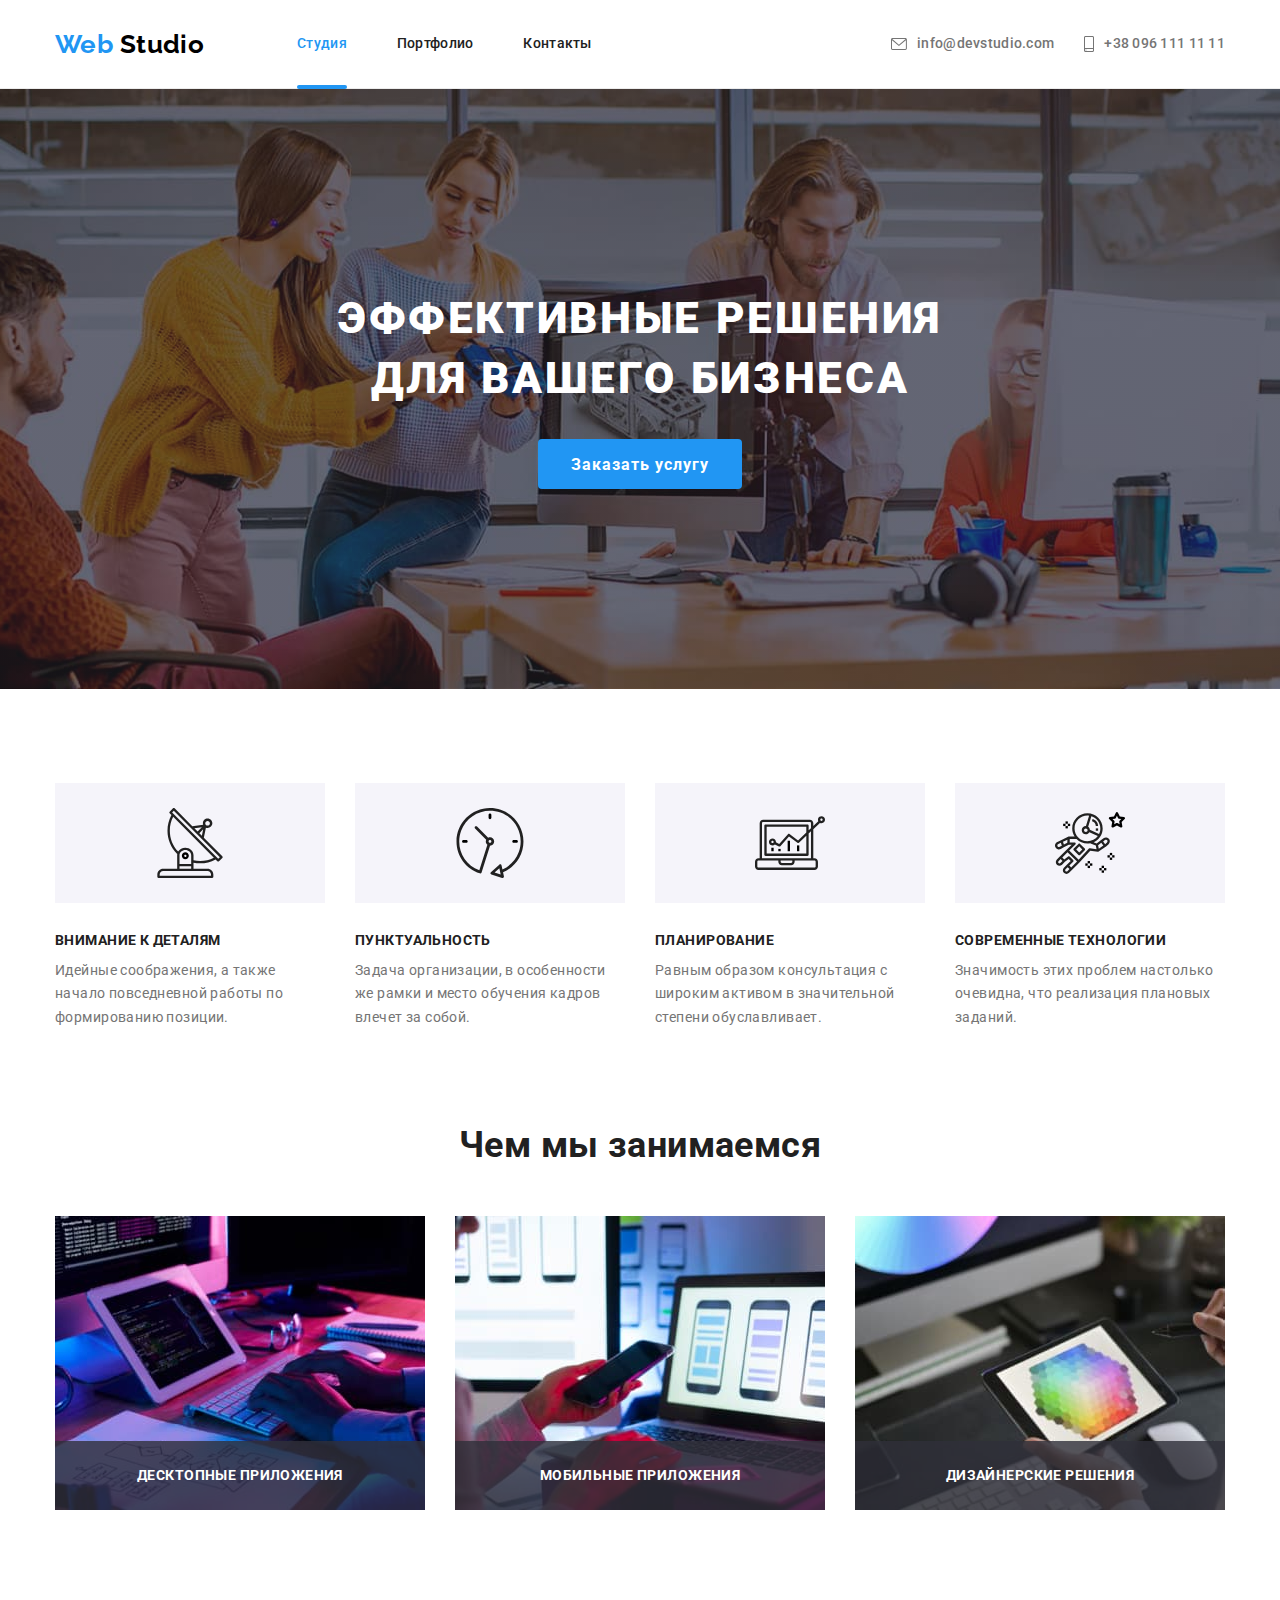
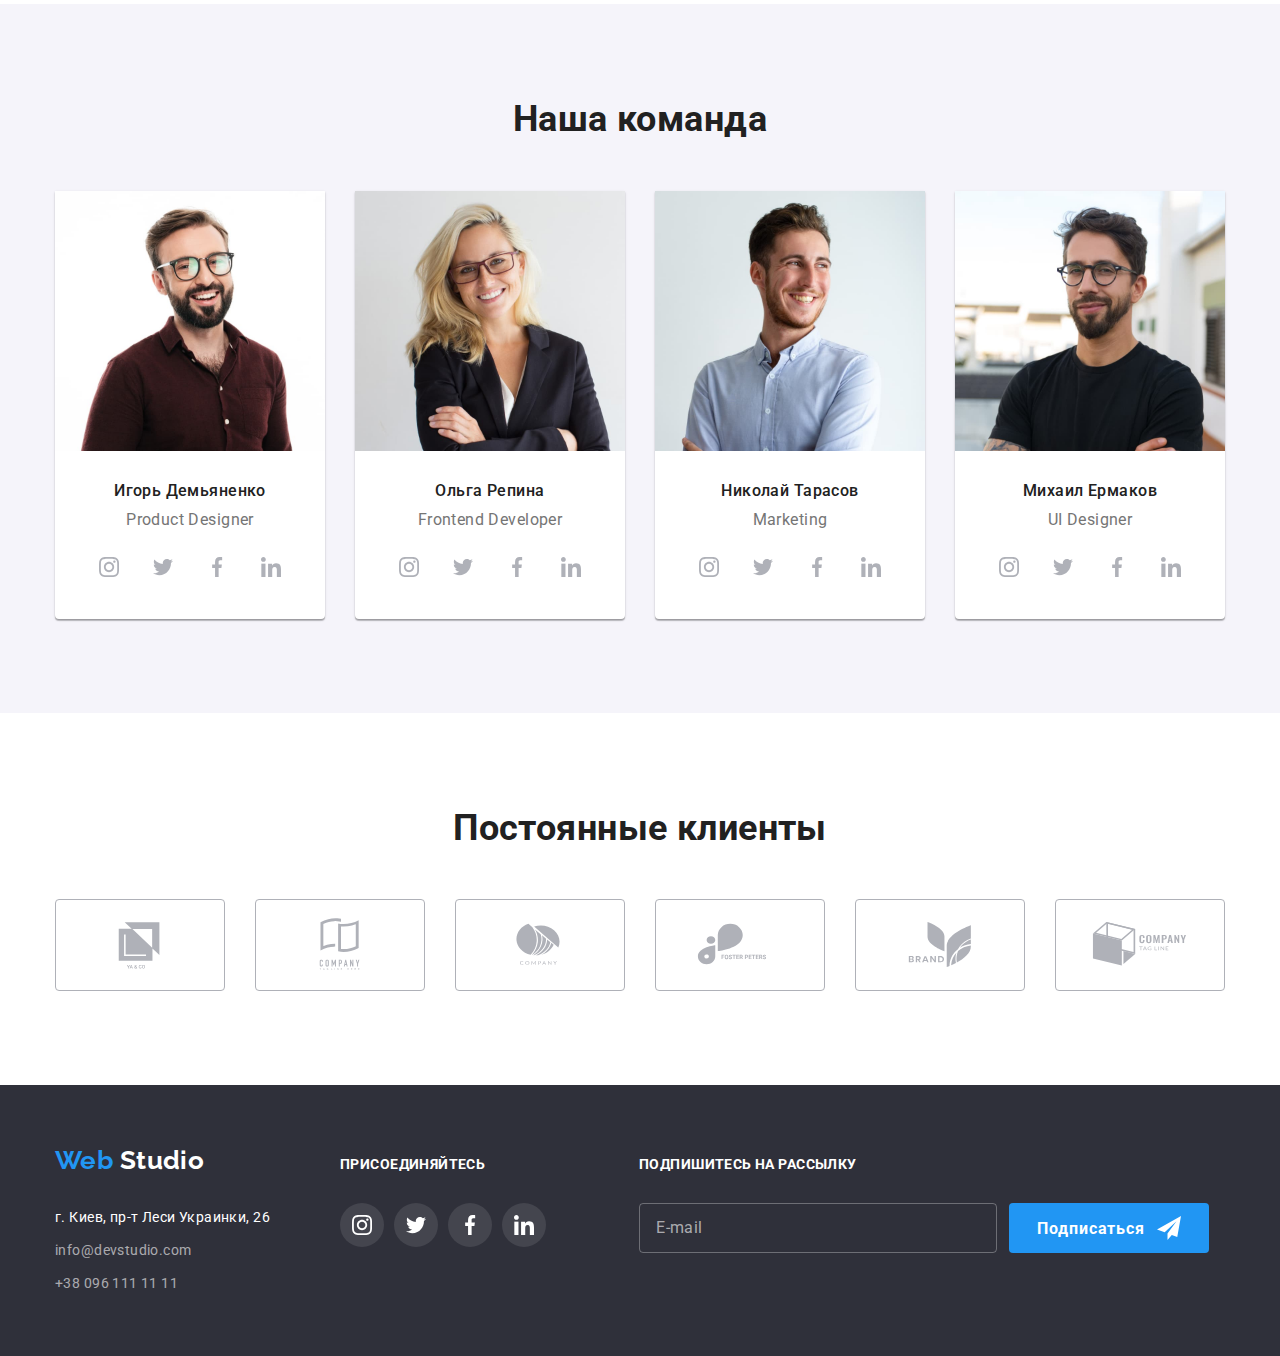
==== index.html @ 74629bfb "Add files via upload" ====
<!DOCTYPE html>
<html lang="ru">
	<head>
		<meta charset="UTF-8" />
		<meta http-equiv="X-UA-Compatible" content="IE=edge" />
		<meta name="viewport" content="width=device-width, initial-scale=1.0" />
		<title>Студия</title>
		<link rel="preconnect" href="https://fonts.googleapis.com" />
		<link rel="preconnect" href="https://fonts.gstatic.com" crossorigin />
		<link
			href="https://fonts.googleapis.com/css2?family=Raleway:wght@700&family=Roboto:wght@400;500;700;900&display=swap"
			rel="stylesheet"
		/>
		<link rel="stylesheet" href="https://cdn.jsdelivr.net/npm/modern-normalize@1.1.0/modern-normalize.min.css" />
		<link rel="stylesheet" href="./css/styles.css" />
	</head>
	<body>
		<header>
			<div class="header-container container">
				<nav class="header-nav">
					<a href="./index.html" class="logo">
						<span class="part-logo">Web</span>
						Studio
					</a>
					<ul class="site-nav list">
						<li class="nav-menu">
							<a href="./index.html" class="link current">Студия</a>
						</li>
						<li class="nav-menu"><a href="./portfolio.html" class="link">Портфолио</a></li>
						<li class="nav-menu"><a href="" class="link">Контакты</a></li>
					</ul>
				</nav>
				<ul class="contacts list">
					<li class="contacts-item">
						<a href="mailto:info@devstudio.com" class="contacts-link link">
							<svg class="envelope" width="16" height="12">
								<use href="./images/sprite.svg#icon-envelope"></use>
							</svg>
							info@devstudio.com
						</a>
					</li>
					<li class="contacts-item">
						<a href="tel:+380961111111" class="contacts-link link">
							<svg class="smart" width="10" height="16">
								<use href="./images/sprite.svg#icon-smartphone"></use>
							</svg>
							+38 096 111 11 11
						</a>
					</li>
				</ul>
			</div>
		</header>

		<main>
			<section class="hero">
				<div class="hero-container container">
					<h1 class="hero-title">Эффективные решения для вашего бизнеса</h1>
					<button type="button" class="hero-button" data-modal-open>Заказать услугу</button>
				</div>
			</section>

			<section class="features section">
				<div class="container">
					<h2 class="visually-hidden">Преимущества</h2>
					<ul class="features-list list">
						<li class="features-item">
							<div class="item-logo">
								<svg width="70" height="70">
									<use href="./images/sprite.svg#icon-antenna"></use>
								</svg>
							</div>
							<h3 class="title">Внимание к деталям</h3>
							<p>Идейные соображения, а также начало повседневной работы по формированию позиции.</p>
						</li>
						<li class="features-item">
							<div class="item-logo">
								<svg width="70" height="70">
									<use href="./images/sprite.svg#icon-clock"></use>
								</svg>
							</div>
							<h3 class="title">Пунктуальность</h3>
							<p>Задача организации, в особенности же рамки и место обучения кадров влечет за собой.</p>
						</li>
						<li class="features-item">
							<div class="item-logo">
								<svg width="70" height="70">
									<use href="./images/sprite.svg#icon-diagram"></use>
								</svg>
							</div>
							<h3 class="title">Планирование</h3>
							<p>Равным образом консультация с широким активом в значительной степени обуславливает.</p>
						</li>
						<li class="features-item">
							<div class="item-logo">
								<svg width="70" height="70">
									<use href="./images/sprite.svg#icon-astronaut"></use>
								</svg>
							</div>
							<h3 class="title">Современные технологии</h3>
							<p>Значимость этих проблем настолько очевидна, что реализация плановых заданий.</p>
						</li>
					</ul>
				</div>
			</section>

			<section class="activity section">
				<div class="container">
					<h2 class="section-title">Чем мы занимаемся</h2>
					<ul class="activity-list list">
						<li class="activity-list-item">
							<img src="./images/box1.jpg" alt="Картинка1" width="370" />
							<p class="activity-type">Десктопные приложения</p>
						</li>
						<li class="activity-list-item">
							<img src="./images/box2.jpg" alt="Картинка2" width="370" />
							<p class="activity-type">Мобильные приложения</p>
						</li>
						<li class="activity-list-item">
							<img src="./images/box3.jpg" alt="Картинка3" width="370" />
							<p class="activity-type">Дизайнерские решения</p>
						</li>
					</ul>
				</div>
			</section>

			<section class="team section">
				<div class="container">
					<h2 class="section-title">Наша команда</h2>

					<ul class="team-list list">
						<li class="employee">
							<img class="employee-photo" src="./images/photo1.jpg" alt="Игорь Демьяненко" width="270" />
							<div class="employee-container">
								<h3 class="name">Игорь Демьяненко</h3>
								<p class="position">Product Designer</p>
								<ul class="social-list list">
									<li>
										<a href="#" class="social-list-link">
											<svg class="social-link-icon" width="20" height="20">
												<use href="./images/sprite.svg#icon-instagram"></use>
											</svg>
										</a>
									</li>
									<li>
										<a href="#" class="social-list-link">
											<svg class="social-link-icon" width="20" height="20">
												<use href="./images/sprite.svg#icon-twitter"></use>
											</svg>
										</a>
									</li>
									<li>
										<a href="#" class="social-list-link">
											<svg class="social-link-icon" width="20" height="20">
												<use href="./images/sprite.svg#icon-facebook"></use>
											</svg>
										</a>
									</li>
									<li>
										<a href="#" class="social-list-link">
											<svg class="social-link-icon" width="20" height="20">
												<use href="./images/sprite.svg#icon-linkedin"></use>
											</svg>
										</a>
									</li>
								</ul>
							</div>
						</li>
						<li class="employee">
							<img class="employee-photo" src="./images/photo2.jpg" alt="Ольга Репина" width="270" />
							<div class="employee-container">
								<h3 class="name">Ольга Репина</h3>
								<p class="position">Frontend Developer</p>
								<ul class="social-list list">
									<li>
										<a href="#" class="social-list-link">
											<svg class="social-link-icon" width="20" height="20">
												<use href="./images/sprite.svg#icon-instagram"></use>
											</svg>
										</a>
									</li>
									<li>
										<a href="#" class="social-list-link">
											<svg class="social-link-icon" width="20" height="20">
												<use href="./images/sprite.svg#icon-twitter"></use>
											</svg>
										</a>
									</li>
									<li>
										<a href="#" class="social-list-link">
											<svg class="social-link-icon" width="20" height="20">
												<use href="./images/sprite.svg#icon-facebook"></use>
											</svg>
										</a>
									</li>
									<li>
										<a href="#" class="social-list-link">
											<svg class="social-link-icon" width="20" height="20">
												<use href="./images/sprite.svg#icon-linkedin"></use>
											</svg>
										</a>
									</li>
								</ul>
							</div>
						</li>
						<li class="employee">
							<img class="employee-photo" src="./images/photo3.jpg" alt="Николай Тарасов" width="270" />
							<div class="employee-container">
								<h3 class="name">Николай Тарасов</h3>
								<p class="position">Marketing</p>
								<ul class="social-list list">
									<li>
										<a href="#" class="social-list-link">
											<svg class="social-link-icon" width="20" height="20">
												<use href="./images/sprite.svg#icon-instagram"></use>
											</svg>
										</a>
									</li>
									<li>
										<a href="#" class="social-list-link">
											<svg class="social-link-icon" width="20" height="20">
												<use href="./images/sprite.svg#icon-twitter"></use>
											</svg>
										</a>
									</li>
									<li>
										<a href="#" class="social-list-link">
											<svg class="social-link-icon" width="20" height="20">
												<use href="./images/sprite.svg#icon-facebook"></use>
											</svg>
										</a>
									</li>
									<li>
										<a href="#" class="social-list-link">
											<svg class="social-link-icon" width="20" height="20">
												<use href="./images/sprite.svg#icon-linkedin"></use>
											</svg>
										</a>
									</li>
								</ul>
							</div>
						</li>
						<li class="employee">
							<img class="employee-photo" src="./images/photo4.jpg" alt="Михаил Ермаков" width="270" />
							<div class="employee-container">
								<h3 class="name">Михаил Ермаков</h3>
								<p class="position">UI Designer</p>
								<ul class="social-list list">
									<li>
										<a href="#" class="social-list-link">
											<svg class="social-link-icon" width="20" height="20">
												<use href="./images/sprite.svg#icon-instagram"></use>
											</svg>
										</a>
									</li>
									<li>
										<a href="#" class="social-list-link">
											<svg class="social-link-icon" width="20" height="20">
												<use href="./images/sprite.svg#icon-twitter"></use>
											</svg>
										</a>
									</li>
									<li>
										<a href="#" class="social-list-link">
											<svg class="social-link-icon" width="20" height="20">
												<use href="./images/sprite.svg#icon-facebook"></use>
											</svg>
										</a>
									</li>
									<li>
										<a href="#" class="social-list-link">
											<svg class="social-link-icon" width="20" height="20">
												<use href="./images/sprite.svg#icon-linkedin"></use>
											</svg>
										</a>
									</li>
								</ul>
							</div>
						</li>
					</ul>
				</div>
			</section>

			<section class="section">
				<div class="container">
					<h2 class="section-title">Постоянные клиенты</h2>
					<ul class="clients-list list">
						<li>
							<a class="clients-icon" href="">
								<svg class="client-logo" width="106" height="60">
									<use href="./images/sprite.svg#icon-Logo1"></use>
								</svg>
							</a>
						</li>

						<li>
							<a class="clients-icon" href="">
								<svg class="client-logo" width="106" height="60">
									<use href="./images/sprite.svg#icon-Logo2"></use>
								</svg>
							</a>
						</li>

						<li>
							<a class="clients-icon" href="">
								<svg class="client-logo" width="106" height="60">
									<use class="client-logo" href="./images/sprite.svg#icon-Logo3"></use>
								</svg>
							</a>
						</li>

						<li>
							<a class="clients-icon" href="">
								<svg class="client-logo" width="106" height="60">
									<use class="client-logo" href="./images/sprite.svg#icon-Logo4"></use>
								</svg>
							</a>
						</li>

						<li>
							<a class="clients-icon" href="">
								<svg class="client-logo" width="106" height="60">
									<use class="client-logo" href="./images/sprite.svg#icon-Logo5"></use>
								</svg>
							</a>
						</li>

						<li>
							<a class="clients-icon" href="">
								<svg class="client-logo" width="106" height="60">
									<use class="client-logo" href="./images/sprite.svg#icon-Logo6"></use>
								</svg>
							</a>
						</li>
					</ul>
				</div>
			</section>
		</main>

		<footer>
			<div class="footer-main-container container">
				<div class="footer-container">
					<a href="./index.html" class="footer-logo">
						<span class="part-logo">Web</span>
						Studio
					</a>
					<address class="address">
						<ul class="address-list list">
							<li class="addres-item">
								<a
									href="https://www.google.com.ua/maps/place/%D0%B1%D1%83%D0%BB.+%D0%9B%D0%B5%D1%81%D0%B8+%D0%A3%D0%BA%D1%80%D0%B0%D0%B8%D0%BD%D0%BA%D0%B8,+26,+%D0%9A%D0%B8%D0%B5%D0%B2,+02000/@50.4265807,30.5383858,17z/data=!3m1!4b1!4m5!3m4!1s0x40d4cf0e033ecbe9:0x57a4dffefec77da0!8m2!3d50.4265807!4d30.5383858?hl=ru"
									target="_blank"
									rel="noopener nofollow noreferrer"
									class="place"
								>
									г. Киев, пр-т Леси Украинки, 26
								</a>
							</li>
							<li class="addres-item"><a href="mailto:info@devstudio.com" class="link">info@devstudio.com</a></li>
							<li class="addres-item"><a href="tel:+380961111111" class="link">+38 096 111 11 11</a></li>
						</ul>
					</address>
				</div>
				<div class="social-container">
					<h2 class="social">присоединяйтесь</h2>

					<ul class="social-list list">
						<li>
							<a href="#" class="social-list-link">
								<svg class="social-link-icon" width="20" height="20">
									<use href="./images/sprite.svg#icon-instagram"></use>
								</svg>
							</a>
						</li>
						<li>
							<a href="#" class="social-list-link">
								<svg class="social-link-icon" width="20" height="20">
									<use href="./images/sprite.svg#icon-twitter"></use>
								</svg>
							</a>
						</li>
						<li>
							<a href="#" class="social-list-link">
								<svg class="social-link-icon" width="20" height="20">
									<use href="./images/sprite.svg#icon-facebook"></use>
								</svg>
							</a>
						</li>
						<li>
							<a href="#" class="social-list-link">
								<svg class="social-link-icon" width="20" height="20">
									<use href="./images/sprite.svg#icon-linkedin"></use>
								</svg>
							</a>
						</li>
					</ul>
				</div>

				<div class="subscribe-container">
					<h2 class="social">Подпишитесь на рассылку</h2>
					<form class="footer-subscribe-form">
						<label class="subscribe-form-field">
							<input
								type="email"
								class="subscribe-input"
								name="user_email"
								pattern="[a-z0-9._%+-]+@[a-z0-9.-]+\.[a-z]{2, 4}$"
								placeholder="E-mail"
							/>
							<div class="footer-button-wraper">
								<button type="submit" class="hero-button footer-subscribe-form-btn">Подписаться</button>
								<svg class="subscribe-input-icon" width="24" height="24">
									<use href="./images/sprite.svg#icon-send "></use>
								</svg>
							</div>
						</label>
					</form>
				</div>
			</div>
		</footer>

		<div class="backdrop is-hidden" data-modal>
			<div class="modal">
				<button class="modal-close-button" type="reset" data-modal-close>
					<svg class="close" width="18" height="18">
						<use href="./images/sprite.svg#close"></use>
					</svg>
				</button>
				<form class="modal-form">
					<p class="form-title">Оставьте свои данные, мы вам перезвоним</p>
					<label class="contact-form-field">
						<span class="contact-form-element-desk">Имя</span>
						<span class="contact-form-input-wrapper">
							<input
								type="text"
								class="contact-form-input"
								name="user_name"
								minlength="2"
								pattern="^[a-zA-Zа-яА-Я]+$"
							/>
							<svg class="contact-form-icon" width="18" height="18">
								<use href="./images/sprite.svg#icon-person-black"></use>
							</svg>
						</span>
					</label>
					<label class="contact-form-field">
						<span class="contact-form-element-desk">Телефон</span>
						<span class="contact-form-input-wrapper">
							<input
								type="tel"
								class="contact-form-input"
								name="user_phone"
								pattern="[0-9]{3}-[0-9]{3}-[0-9]{2}-[0-9]{2}"
								title="xxx-xxx-xx-xx"
							/>
							<svg class="contact-form-icon" width="18" height="18">
								<use href="./images/sprite.svg#icon-phone-black"></use>
							</svg>
						</span>
					</label>
					<label class="contact-form-field">
						<span class="contact-form-element-desk">Почта</span>
						<span class="contact-form-input-wrapper">
							<input
								type="email"
								class="contact-form-input"
								name="user_email"
								pattern="[a-z0-9._%+-]+@[a-z0-9.-]+\.[a-z]{2, 4}$"
							/>
							<svg class="contact-form-icon" width="18" height="18">
								<use href="./images/sprite.svg#icon-email-black"></use>
							</svg>
						</span>
					</label>
					<label class="contact-form-field">
						<span class="contact-form-element-desk">Комментарий</span>
						<textarea name="user_message" class="contact-form-message" placeholder="Введите текст"></textarea>
					</label>
					<div class="checkbox-label-wraper">
					<label for="input-policy" class="contact-form-checkbox-label">
                        <input id="input-policy" name="user_policy" class="contact-form-checkbox visually-hidden" type="checkbox" /><span class="policy-element-desc">Соглашаюсь с рассылкой и принимаю</span>
						<a href="" class="policy-link">Условия договора</a>
                        
                        <svg class="chekbox-policy-icon" width="16" height="15">
                            <use href="./images/sprite.svg#icon-check"></use>
                        </svg>
                        

					</label>
					</div>
					<button type="submit" class="contact-form-submit hero-button">Отправить</button>
				</form>
			</div>
		</div>

		<script src="./js/modal.js"></script>
	</body>
</html>
---- css/styles.css ----
:root {
    --primery-text-color: #757575;
    --title-text-color: #212121;
    --accent-color: #2196F3;
    --primary-white-color: #fff;
    --primary-black-color: #000;
    --hero-and-footer-color:#2F303A;
    --secondary-bcg-color:#F5F4FA;
    --secondary-address-color:rgba(255, 255, 255, 0.6);
    --transform: 250ms cubic-bezier(0.4, 0, 0.2, 1);
    
    
}

.list {
    list-style: none;
}

.link{
text-decoration: none;
color: inherit;
}

h1,h2,h3,h4,p {
    margin-top: 0;
    margin-bottom: 0;
}

ul{
    margin-top: 0;
    margin-bottom: 0;
    padding-left: 0;
}

img {
    display: block;
}

button {
    cursor: pointer;
}
.container {
    max-width: 1200px;
    margin-left: auto;
    margin-right: auto;
    padding-left: 15px;
    padding-right: 15px;
}

.section{
    padding-top: 94px;
    padding-bottom: 94px;
}

body {
    background-color: var(--primary-white-color);
    color: var(--primery-text-color);
    font-family: Roboto,sans-serif;
    font-size: 14px;
    line-height: 1.71;
    letter-spacing: 0.03em;
}

header{
    border-bottom: 1px solid #ECECEC;
}
.header-container{
    display: flex;
    align-items: center;
    
}

.header-nav{
    display: flex;
    align-items: center
}

.visually-hidden {
    position: absolute;
    width: 1px;
    height: 1px;
    margin: -1px;
    border: 0;
    padding: 0;
    white-space: nowrap;
    clip-path: inset(100%);
    clip: rect(0 0 0 0);
    overflow: hidden;
} 

.logo{
    margin-right: 93px;
    color: var(--primary-black-color);
    text-decoration: none;
    font-family: Raleway,sans-serif;
    font-weight: 700;
    font-size: 26px;
    line-height: 1.19;
    transition: var(--transform);
}

.logo:focus {
    color: var(--accent-color);
}

.part-logo{
    color: var(--accent-color);
}

.site-nav{
    display: flex;
}

.site-nav .link{
    color: var(--title-text-color);
    text-decoration: none;
    font-weight: 500;
    line-height: 1.14;
    letter-spacing: 0.02em;
    transition: var(--transform);
   
}

.nav-menu:not(:last-child) {
    margin-right: 50px;
    
}

.site-nav .link:hover,
.site-nav .link:focus {
    color: var(--accent-color);
}

.site-nav .current{
    color: var(--accent-color);
}

.contacts{
    display: flex;
    margin-left: auto;
}

.contacts .link{
    color: var(--primery-text-color);
    text-decoration: none;
    font-weight: 500;
    line-height: 1.14;
    letter-spacing: 0.02em;
    transition: var(--transform);
}


.contacts-link{
    display: flex;
    justify-content: center;
    align-items: center;
    transition: var(--transform);

}
.contacts-link:hover{
    fill: var(--accent-color);
}


.contacts-item:not(:last-child){
    margin-right: 30px;
}

.contacts .link:hover,
.contacts .link:focus{
    color: var(--accent-color);
}

.envelope{
    
    margin-right: 10px;
    fill: currentColor;
}
.smart{
    margin-right: 10px;
    fill: currentColor;
}


.hero-container{
    max-width: 696px;
    
    
}
.hero{
    background-color: var(--hero-and-footer-color);
    text-align: center;
    padding-top: 200px;
    padding-bottom: 200px;
    background-color: #C4C4C4;
    background-image: linear-gradient(rgba(47,48,58,0.4), rgba(47,48,58,0.4)), url(../images/hero.jpg);
    background-repeat: no-repeat;
    background-position: center;
}
.hero .hero-title{
    margin-bottom: 30px;
    color: var(--primary-white-color);
    font-weight: 900;
    font-size: 44px;
    line-height: 1.36;
    letter-spacing: 0.06em;
    text-transform: uppercase;
}

.hero-button{
    background-color: var(--accent-color);
    color: var(--primary-white-color);
    font-family: inherit;
    font-weight: 700;
    font-size: 16px;
    line-height: 1.88;
    letter-spacing: 0.06em;
    min-width: 200px;
    height: 50px;
    border-radius: 4px;
    border: 1px solid transparent;
    padding: 10px 32px;
    margin: 0 auto;
    display: block;

}

.features{
    padding-bottom: 47px;
}

.features-list{
    display: flex;
    flex-wrap: wrap;
    gap:30px
}



.item-logo {

    display: flex;
    background-color: #F5F4FA;
    width: 270px;
    height: 120px;
    justify-content: center;
    align-items: center;
    margin-bottom: 30px;

}



.features-item{
    max-width: calc((100% - (3 * 30px)) / 4);
} 

.features-list .title{
    margin-bottom: 10px;
    color: var(--title-text-color);
    font-size: 14px;
    line-height: 1.14;
    text-transform: uppercase;
}

.section-title {
    margin-bottom: 50px;
    color: var(--title-text-color);
    font-size: 36px;
    line-height: 1.17;
    text-align: center;
}

.activity{
    padding-top: 47px;
}

.activity-list{
    display: flex;
    flex-wrap: wrap;
    gap: 30px;
}

.team{
    background-color: #F5F4FA;
}

.team-list{
    display: flex;
    flex-wrap: wrap;
gap:30px;
}

.social{
    text-transform: uppercase;
    font-size: 14px;
    line-height: 1.14 ;
    letter-spacing: 0.03em;
}

.social-list{
    display: flex;
    justify-content: center;
    gap: 10px ;
}

.social-list-link{
    display: flex;
    justify-content: center;
    align-items: center;
    width: 44px;
    height: 44px;
    border-radius: 50%;
    transition: var(--transform);
    
}
.social-list-link:focus, 
.social-list-link:hover{
    background-color:var(--accent-color);
}

.social-link-icon{
    fill:#AFB1B8;
    transition: var(--transform);
}

.social-list-link:focus .social-link-icon ,
.social-list-link:hover .social-link-icon{
    fill: white;
}

.subscribe-form-field{
    display: flex;
}

.subscribe-input{
    width: 358px;
    height: 50px;
    background-color: inherit;
    border: 1px solid rgba(255, 255, 255, 0.3);
    border-radius: 4px;
    margin-right: 12px;
    padding-left: 16px;
    padding-right: 10px;
    color: white;
}

.subscribe-input::placeholder{
    font-size: 16px;
    line-height: 1.25;
    letter-spacing: 0.03em;
    color: rgba(255, 255, 255, 0.6);
    padding: 0;
}

.footer-button-wraper{
    position: relative;
}

.subscribe-input-icon{
    position: absolute;
    top:13px;
    right: 28px;
    fill: white;
}

.footer-subscribe-form-btn{
    
    padding-left: 26px;
    padding-right: 62px;
}
.employee{
    box-shadow: 0px 1px 3px rgba(0, 0, 0, 0.12), 0px 1px 1px rgba(0, 0, 0, 0.14), 0px 2px 1px rgba(0, 0, 0, 0.2);
    border-radius: 0px 0px 4px 4px;
}

.team-list .employee{
    background-color: var(--primary-white-color);
    box-shadow: 0px 1px 3px rgba(0, 0, 0, 0.12), 0px 1px 1px rgba(0, 0, 0, 0.14), 0px 2px 1px rgba(0, 0, 0, 0.2);
}

.employee-container{
    padding-bottom: 30px;
    padding-top: 30px;
}

.employee .name{
    margin-bottom: 10px;
    padding-left: 10px;
    padding-right: 10px;
    color: var(--title-text-color);
    font-weight: 500;
    font-size: 16px;
    line-height: 1.19;
    text-align: center;
}

.employee .position{
    margin-bottom: 16px;
    font-weight: 400;
    font-size: 16px;
    line-height: 1.19;
    text-align: center;
}

.clients-list{
    display: flex;
    justify-content: space-between;

   
}

.clients-icon{
    display: flex;
    justify-content: center;
    align-items: center;
    display: flex;
    border: 1px #AFB1B8 solid;
    border-radius: 4px;
    cursor: pointer;
    width: 170px;
    height: 92px;
    transition: var(--transform);
}
    
.client-logo{
    fill: #AFB1B8;
    transition: var(--transform);
}

.clients-icon:hover,
.clients-icon:focus{
    border-color: var(--accent-color);
}

.clients-icon:hover .client-logo{
fill: var(--accent-color)
    }
.clients-icon:focus .client-logo{
    fill: #2196F3;
}

footer {
    background-color: var(--hero-and-footer-color);
}

.footer-main-container{
    display: flex;
    padding-top: 60px;
    padding-bottom: 60px;
    align-items: baseline;
}
.footer-container{
    display: flex;
    flex-direction: column;
}

.footer-logo {
    display: block;
    margin-bottom: 30px;
    color:var(--primary-white-color);
    text-decoration: none;
    font-family: Raleway, sans-serif;
    font-weight: 700;
    font-size: 26px;
    line-height: 1.19;
}

.address{
    font-style: normal;
    margin-right: 70px;
}

.addres-item:not(:last-child){
    margin-bottom: 9px;
}

.address-list .place{
    color: var(--primary-white-color);
    text-decoration: none;
}



.address-list .link{
    color: var(--secondary-address-color);
    text-decoration: none;
    transition: var(--transform);
}

.address-list .link:focus,
.address-list .link:hover {
    color: var(--accent-color);
}

.filter{
    display: flex;
    justify-content: center;
    flex-wrap: wrap;
    gap: 8px;
    margin-bottom: 50px;
}
.filter-button{
    background-color: #F5F4FA;
    color: var(--title-text-color);
    font-family: inherit;
    font-weight: 500;
    font-size: 16px;
    line-height: 1.63;
    border-radius: 4px;
    border: 1px solid transparent;
    padding: 5px 23px;
    margin: 0 auto;
    transition: var(--transform);;
}

.filter-button:hover,
.filter-button:focus{
    background-color: var(--accent-color);
    color: var(--primary-white-color);
    box-shadow: 0px 4px 4px rgba(0, 0, 0, 0.25);
}

.active{
    background-color: var(--accent-color);
    color: var(--primary-white-color);
}


.projects-list{
    display: flex;
    flex-wrap: wrap;
    gap: 30px;
}

.projects-container{
    padding:20px;
    border: 1px solid #EEEEEE;
    border-top:hidden;
    
}

.projects-list .name{
    margin-bottom: 4px;
    color: var(--title-text-color);
    font-size: 18px;
    line-height: 2;
    letter-spacing: 0.06em;

}

.projects-list .type{
    font-size: 16px;
    line-height: 1.88; 
}

.social-container{
    margin-right: 93px;
    
}

.social-container .social-list{
    justify-content: start;
}

.social-container .social-list-link{
    background-color:rgba(255, 255, 255, 0.1);
}

.social-container .social-list-link:hover,
.social-container .social-list-link:focus{
    background-color: var(--accent-color);
}
.social-container .social-link-icon{
    fill: var(--primary-white-color);
}

.social{
    color: var(--primary-white-color);
    margin-bottom: 30px;
    line-height:1.14;
}


 .nav-menu{
    padding-top: 32px;
    padding-bottom: 32px;
    position: relative;
 }

 .nav-menu .link{
    display: inline-block;
    align-items: center;
    flex-direction: column;
   
 }

 .activity-list-item{
    position: relative;
 }

 .activity-type{
    background-color: rgba(47, 48, 58, 0.8);
    width: 100%;
    padding-top: 27px;
    padding-bottom: 27px;
    position: absolute;
    bottom: 0;
    font-weight: 700;
    line-height: 1.14;
    text-align: center;
    text-transform: uppercase;
    color: #FFFFFF;
 }

.projects-item-wraper{
    position: relative;
    overflow: hidden;
}


 .item-overlay {
    font-size: 18px;
    line-height: 1.56px;
    position: absolute;
    padding: 63px 24px;
    left:0;
    top:0;
    width: 100%;
    height: 100%;
    transform: translateY(100%);
    transition: var(--transform);
    color: var(--primary-white-color);
    font-weight: 400;
    font-size: 18px;
    line-height: 1.56;
    background: rgba(33, 150, 243, 0.9);
 }

 .projects-item{
    transition: var(--transform);
    
 }

 .projects-item:hover{
    box-shadow: 0px 1px 1px rgba(0, 0, 0, 0.12), 0px 4px 4px rgba(0, 0, 0, 0.06), 1px 4px 6px rgba(0, 0, 0, 0.16);}


  .project-list-item:hover .item-overlay {
      transform: translateY(0);
    }
        
.current::after{
    position: absolute;
    content:"";
    width: 100%;
    height: 4px;
    background: #2196F3;
    border-radius: 2px;
    left: 0;
    transform: translateY(49px);
            
     } 


     /* modal */

.backdrop{
    position: fixed;
    width: 100%;
    height:100%;
    background-color: rgba(0, 0, 0, 0.2);
    z-index: 100;
    top:0;
    left:0;
    transition: var(--transform);
 }
 .modal{
    position: absolute;
    width: 528px;
    height: 580px;
    background-color: white;
    padding: 40px 40px 44px 40px;
    top: 50%;
    left:50%;
    transform: translate(-50%, -50%);
     
 }

 .modal-close-button{
    position: absolute;
    top:8px;
    right:8px;
    padding: 0;
    display: flex;
    align-items: center;
    justify-content: center;
    width: 30px;
    height: 30px;
    border: 1px solid rgba(0, 0, 0, 0.1);
    border-radius: 50%;
    background-color: transparent;
 }

 .backdrop.is-hidden{
    /* transform: scale(0.75); */
    opacity: 0;
    visibility: hidden;
    pointer-events: none;
 }


 .form-title{
    font-weight: 700;
    font-size: 20px;
    line-height: 1.15;
    text-align: center;
    color: #212121;
    margin-bottom: 12px;
 }

 .contact-form-element-desk{
    display: block;
    font-size: 12px;
    line-height: 1.17;
    letter-spacing: 0.01em;
    margin-bottom: 4px;
    
 }

 .contact-form-input{
    width:100%;
    height: 40px;
    border: 1px solid rgba(33, 33, 33, 0.2);
    border-radius: 4px;
    padding-left: 42px;
    padding-right: 10px;
    transition: var(--transform);
    
 }


 .contact-form-input:focus{
    outline: transparent;
    border-color: var(--accent-color);
 }

 
 .contact-form-input:focus + .contact-form-icon{
    fill: var(--accent-color);
 }


 .contact-form-input-wrapper{
    position: relative;
    display: block;
 }

 .contact-form-icon{
    position: absolute;
    left:12px;
    top:11px;
    transition: var(--transform);
 }

 .contact-form-field{
    display: block;
    margin-bottom: 10px;
 }

/* .contact-form-field:last-child {
    background-color: red;
    color: red;
} */

.contact-form-field:nth-child(5) {
   margin-bottom: 20px;
}

 .contact-form-message{
    
    width: 100%;
    height: 120px;
    padding:10px 15px;
    resize: none;
    border: 1px solid rgba(33, 33, 33, 0.2);
    border-radius: 4px;
    transition: var(--transform);

 }

 .contact-form-message::placeholder{
    padding-top: 12px;
    font-size: 12px;
    line-height: 0.86px;
    letter-spacing: 0.01em;
    color: rgba(117, 117, 117, 0.5);
    

 }

 .contact-form-message:focus {
     outline: transparent;
     border-color: var(--accent-color);
    }

.checkbox-label-wraper{
    text-align: center;
}

 .contact-form-checkbox-label{
    display: inline-block;
    padding-left: 23px;
    margin-bottom: 30px;
    position:relative;
    font-size: 14px;
    line-height: 2;
 }

 .policy-link {
     color: #2196F3;
    
 }

 .contact-form-checkbox{
   margin-left: 7px;
 }

 .chekbox-policy-icon{
    fill: transparent;
    border: 1px solid #000;
    border-radius: 4px;
    position: absolute;
    top: 6px;
    left: 0px;
    transition: var(--transform);

 }


 .contact-form-checkbox:checked ~ .chekbox-policy-icon {
    
    fill: var(--accent-color);
    
    border: none;}
 
 .contact-form-checkbox:focus ~ .chekbox-policy-icon {
    border: 1px solid var(--accent-color);
    border-radius: 4px;
    
 }
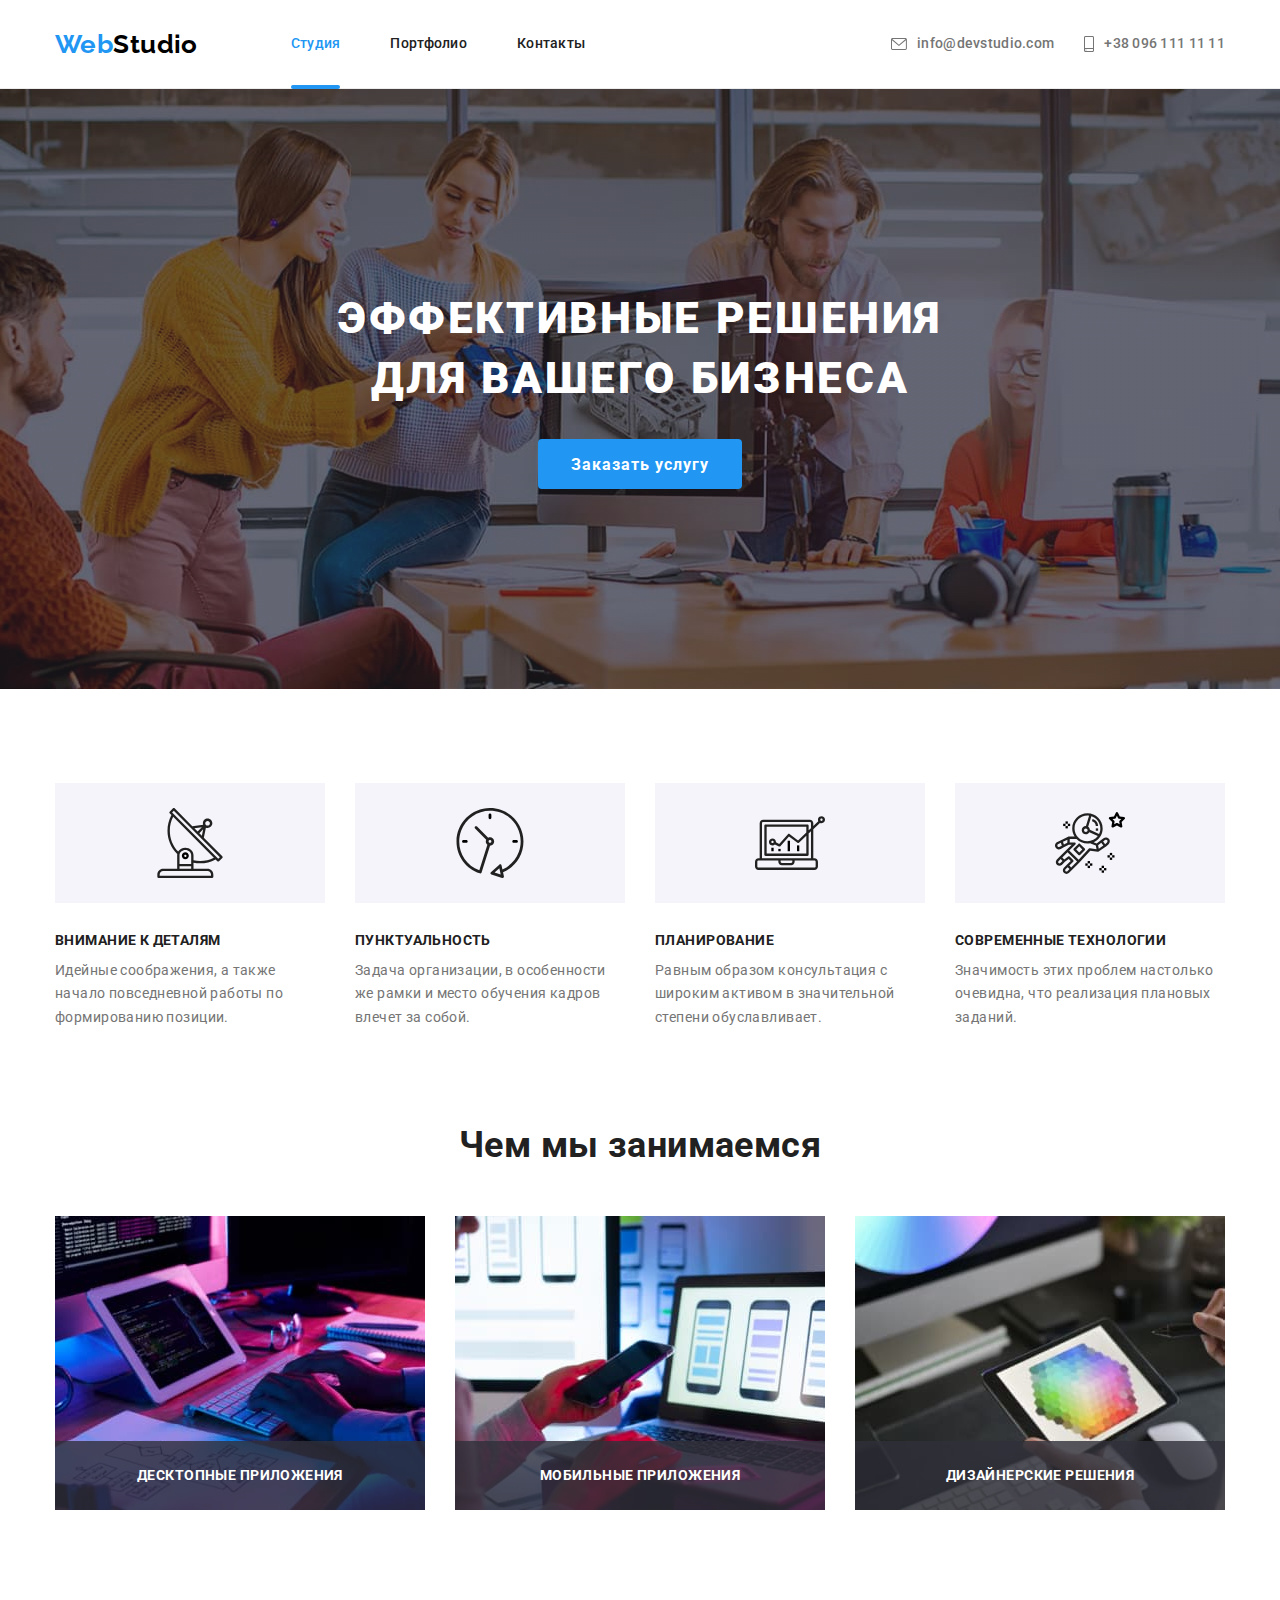
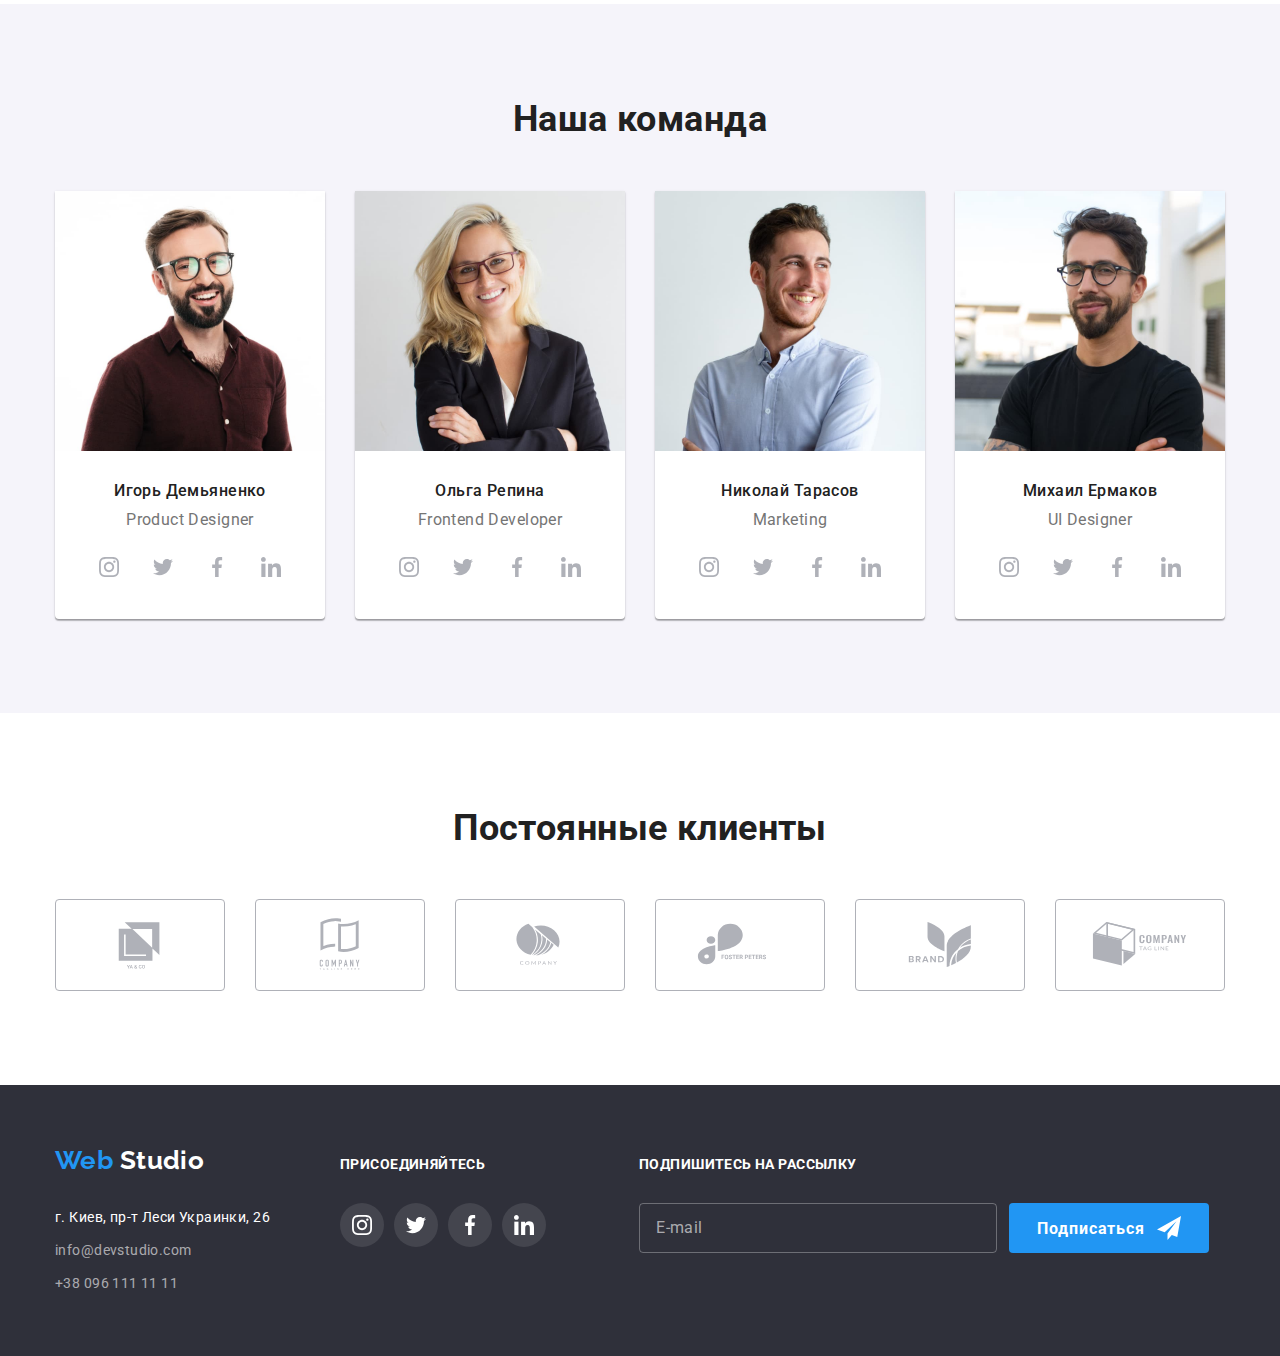
==== commit e6edb3fc: "Update index.html" ====
--- a/index.html
+++ b/index.html
@@ -19,8 +19,7 @@
 			<div class="header-container container">
 				<nav class="header-nav">
 					<a href="./index.html" class="logo">
-						<span class="part-logo">Web</span>
-						Studio
+						<span class="part-logo">Web</span>Studio
 					</a>
 					<ul class="site-nav list">
 						<li class="nav-menu">
